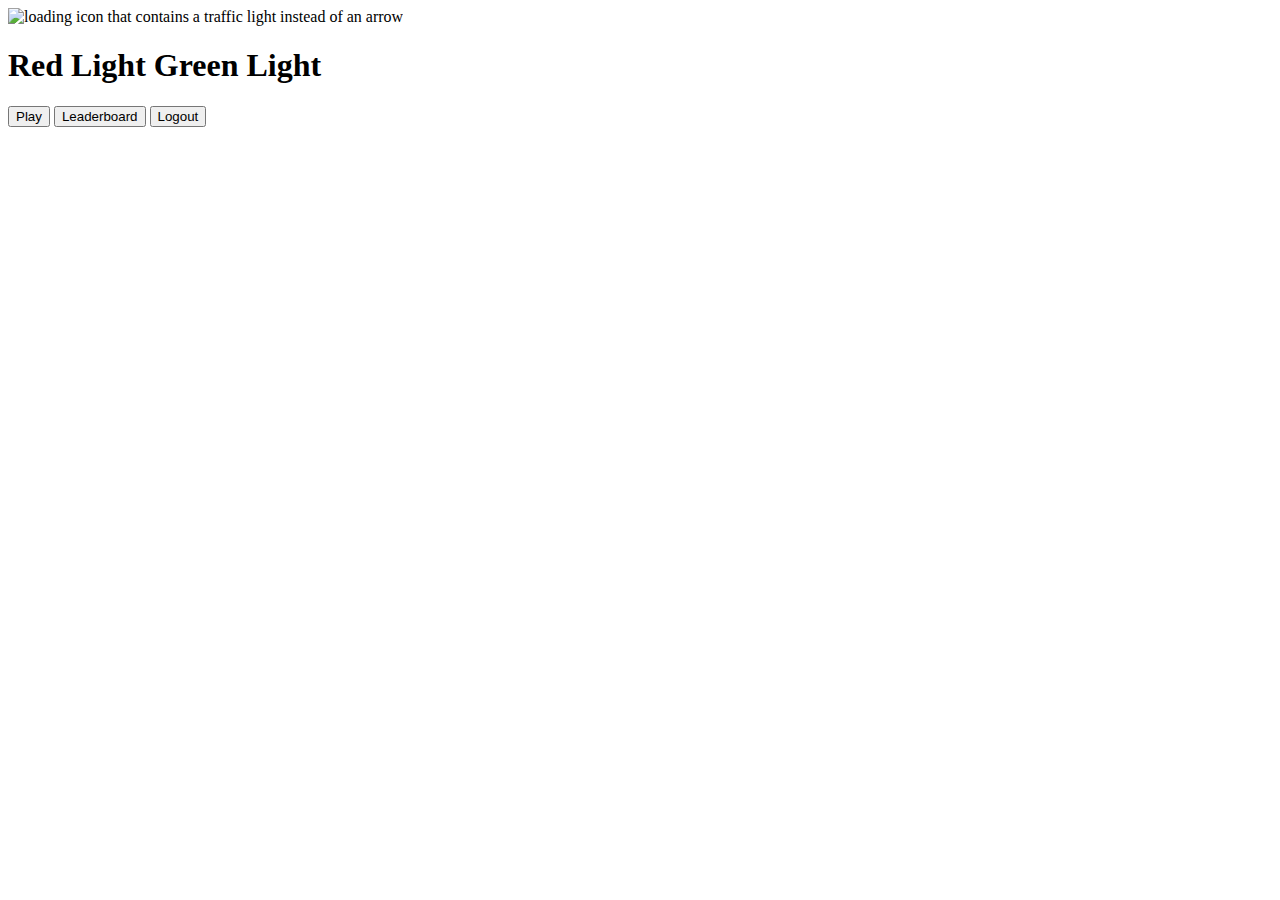
==== frontend/index.html @ 1a5298bd "setup" ====
<!DOCTYPE html>

<html lang="en">

  <head>

    <title>Home</title>

    <meta charset="utf-8">

    <meta name="viewport" content="width=device-width, initial-scale=1">

    <meta name="description" content="The home page for 'Redlight Greenlight'; the online version of the original children's game. This page allows users to either navigate to the game or leaderboard page, or logout.">

  </head>

  <body>

    <section id="loadingScreen">

      <img src="./loading-icon-secondary.png" alt="loading icon that contains a traffic light instead of an arrow">

    </section>

    <main>

      <h1>Red Light Green Light</h1>

      <button id="playButton" class="shimmer">Play</button>

      <button id="leaderboardButton">Leaderboard</button>

      <button id="logoutButton">Logout</button>

    </main>

  </body>

</html>
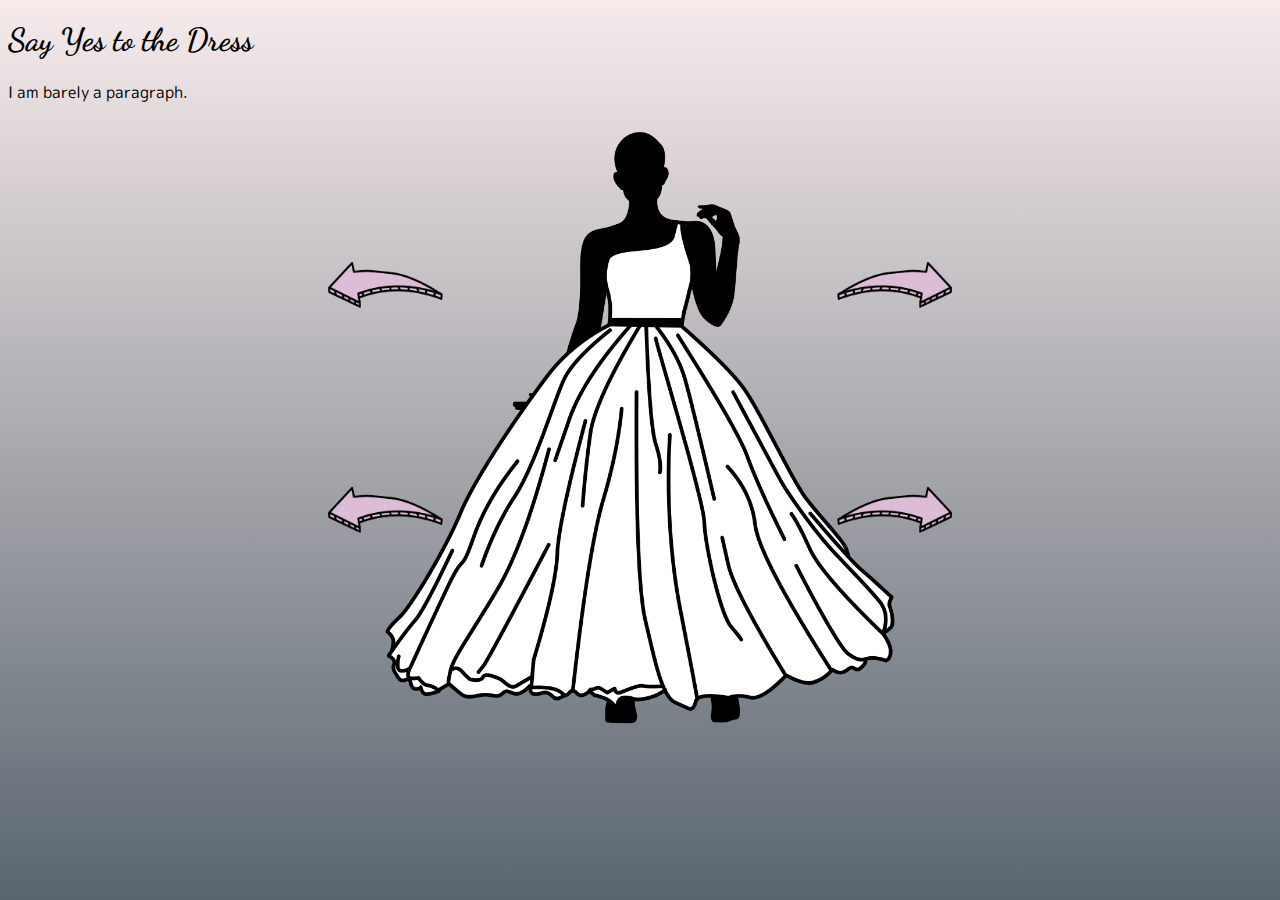
==== commit a77ad3e6: "Updated file structure to match main" ====
--- a/frontend/index.html
+++ b/frontend/index.html
@@ -1,39 +1,26 @@
 <!DOCTYPE html>
-
 <html lang="en">
-
-  <head>
-
-    <title>Home</title>
-
-    <meta charset="utf-8">
-
-    <meta name="viewport" content="width=device-width, initial-scale=1">
-
-    <meta name="description" content="The home page for 'Redlight Greenlight'; the online version of the original children's game. This page allows users to either navigate to the game or leaderboard page, or logout.">
-
-  </head>
-
-  <body>
-
-    <section id="loadingScreen">
-
-      <img src="./loading-icon-secondary.png" alt="loading icon that contains a traffic light instead of an arrow">
-
+<head>
+    <meta charset="UTF-8">
+    <meta name="viewport" content="width=device-width, initial-scale=1.0">
+    <title>Say Yes to the Dress</title>
+    <meta name="description" content="The home page for 'Say Yes to the Dress' online wedding dress designer.">
+    <link rel="stylesheet" type="text/css" href="css/dress.css">
+    <link rel="icon" type="image.png" href="images/logo.png" sizes="16x16">
+    <script type="module" src="js/dress.js"></script>
+</head>
+<body>
+    <section class="dress-picker">
+        <img src="images/silhouette.png" class="dress-item" id="dress-silhouette">
+        <img src="images/tops/top_asymmetric.png" class="dress-item" id="dress-top">
+        <img src="images/skirts/skirt_ballgown.png" class="dress-item" id="dress-skirt">
+        <img src="images/arrow_left.png" class="arrow top left" id="arrow-top-left">
+        <img src="images/arrow_right.png" class="arrow top right" id="arrow-top-right">
+        <img src="images/arrow_left.png" class="arrow skirt left" id="arrow-skirt-left">
+        <img src="images/arrow_right.png" class="arrow skirt right" id="arrow-skirt-right">
+        
     </section>
-
-    <main>
-
-      <h1>Red Light Green Light</h1>
-
-      <button id="playButton" class="shimmer">Play</button>
-
-      <button id="leaderboardButton">Leaderboard</button>
-
-      <button id="logoutButton">Logout</button>
-
-    </main>
-
-  </body>
-
+    <h1>Say Yes to the Dress</h1>
+    <p>I am barely a paragraph.</p>
+</body>
 </html>--- a/frontend/css/dress.css
+++ b/frontend/css/dress.css
@@ -0,0 +1,33 @@
+@import "main.css";
+
+.dress-item{
+    max-height: 80vh;
+    width: 80vw;
+    object-fit: contain;
+    position: absolute;
+    top: 2rem;
+    left: 10vw;
+}
+
+.arrow{
+    cursor: pointer;
+    max-height: 40vh;
+    width: 10vw;
+    object-fit: contain;
+    position: absolute;
+}
+.arrow.top{
+    top: 25vh;
+}
+.arrow.skirt{
+    top: 50vh;
+}
+.arrow.left{
+    left: 25vw;
+}
+.arrow.right{
+    left: 65vw;
+}
+.arrow:hover{
+    filter: drop-shadow(0px 0px 8px var(--dark-secondary-color));
+}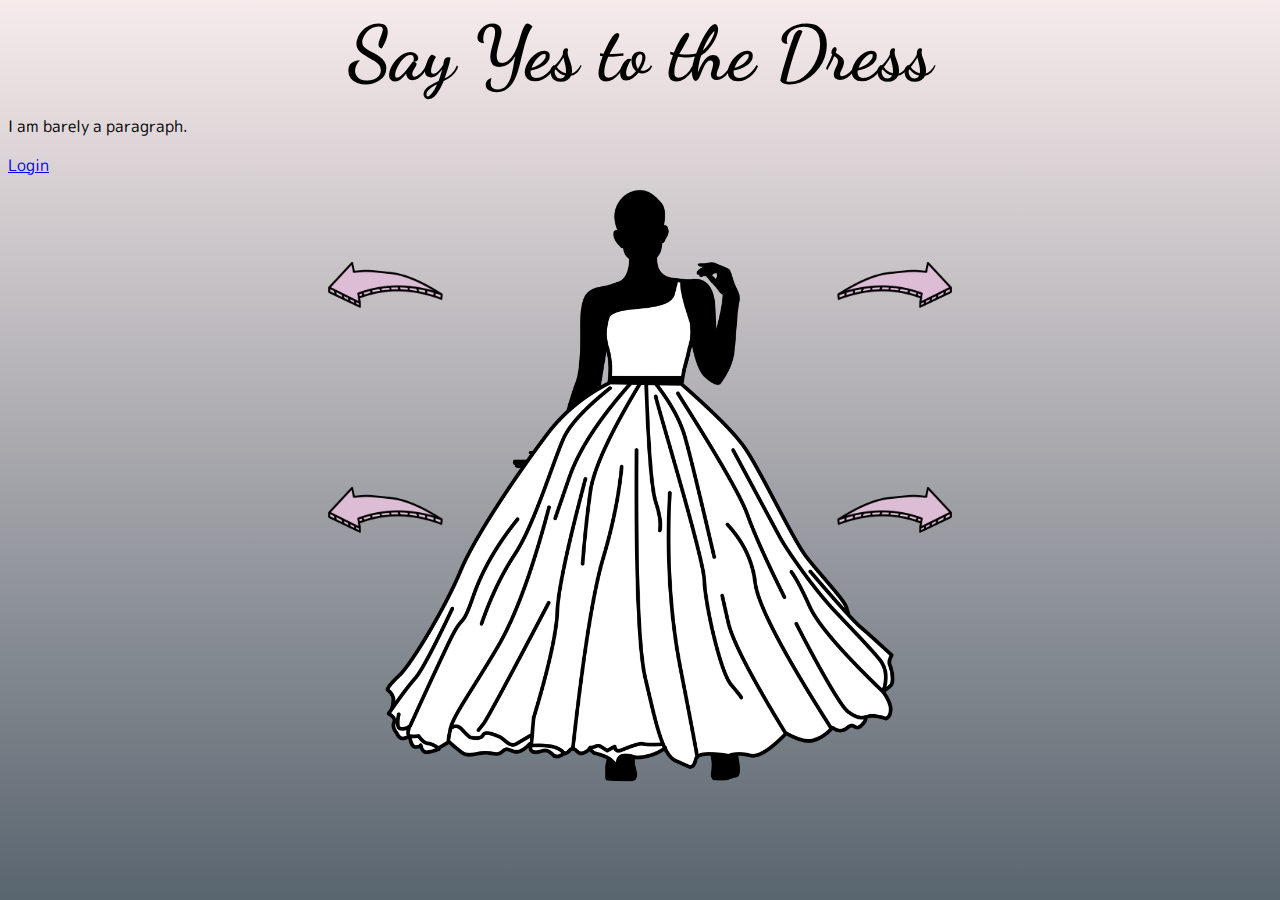
==== commit 254a4d06: "Added start of login screen" ====
--- a/frontend/index.html
+++ b/frontend/index.html
@@ -1,26 +1,64 @@
 <!DOCTYPE html>
 <html lang="en">
-<head>
-    <meta charset="UTF-8">
-    <meta name="viewport" content="width=device-width, initial-scale=1.0">
+  <head>
     <title>Say Yes to the Dress</title>
-    <meta name="description" content="The home page for 'Say Yes to the Dress' online wedding dress designer.">
-    <link rel="stylesheet" type="text/css" href="css/dress.css">
-    <link rel="icon" type="image.png" href="images/logo.png" sizes="16x16">
+    <meta charset="UTF-8" />
+    <meta name="viewport" content="width=device-width, initial-scale=1.0" />
+    <meta
+      name="description"
+      content="The home page for 'Say Yes to the Dress' online wedding dress designer."
+    />
+    <link rel="stylesheet" type="text/css" href="css/dress.css" />
+    <link rel="icon" type="image.png" href="images/logo.png" sizes="16x16" />
     <script type="module" src="js/dress.js"></script>
-</head>
-<body>
+  </head>
+  <body>
     <section class="dress-picker">
-        <img src="images/silhouette.png" class="dress-item" id="dress-silhouette">
-        <img src="images/tops/top_asymmetric.png" class="dress-item" id="dress-top">
-        <img src="images/skirts/skirt_ballgown.png" class="dress-item" id="dress-skirt">
-        <img src="images/arrow_left.png" class="arrow top left" id="arrow-top-left">
-        <img src="images/arrow_right.png" class="arrow top right" id="arrow-top-right">
-        <img src="images/arrow_left.png" class="arrow skirt left" id="arrow-skirt-left">
-        <img src="images/arrow_right.png" class="arrow skirt right" id="arrow-skirt-right">
-        
+      <img
+        src="images/silhouette.png"
+        class="dress-item"
+        id="dress-silhouette"
+        alt="Silhouette of a woman"
+      />
+      <img
+        src="images/tops/top_asymmetric.png"
+        class="dress-item"
+        id="dress-top"
+        alt="Wedding dress top"
+      />
+      <img
+        src="images/skirts/skirt_ballgown.png"
+        class="dress-item"
+        id="dress-skirt"
+        alt="Wedding dress skirt"
+      />
+      <img
+        src="images/arrow_left.png"
+        class="arrow top left"
+        id="arrow-top-left"
+        alt="Arrow pointing left"
+      />
+      <img
+        src="images/arrow_right.png"
+        class="arrow top right"
+        id="arrow-top-right"
+        alt="Arrow pointing right"
+      />
+      <img
+        src="images/arrow_left.png"
+        class="arrow skirt left"
+        id="arrow-skirt-left"
+        alt="Arrow pointing left"
+      />
+      <img
+        src="images/arrow_right.png"
+        class="arrow skirt right"
+        id="arrow-skirt-right"
+        alt="Arrow pointing right"
+      />
     </section>
     <h1>Say Yes to the Dress</h1>
     <p>I am barely a paragraph.</p>
-</body>
-</html>+    <a href="login.html">Login</a>
+  </body>
+</html>
--- a/frontend/css/dress.css
+++ b/frontend/css/dress.css
@@ -1,33 +1,33 @@
 @import "main.css";
 
-.dress-item{
-    max-height: 80vh;
-    width: 80vw;
-    object-fit: contain;
-    position: absolute;
-    top: 2rem;
-    left: 10vw;
+.dress-item {
+  max-height: 80vh;
+  width: 80vw;
+  object-fit: contain;
+  position: absolute;
+  top: 10vh;
+  left: 10vw;
 }
 
-.arrow{
-    cursor: pointer;
-    max-height: 40vh;
-    width: 10vw;
-    object-fit: contain;
-    position: absolute;
+.arrow {
+  cursor: pointer;
+  max-height: 40vh;
+  width: 10vw;
+  object-fit: contain;
+  position: absolute;
 }
-.arrow.top{
-    top: 25vh;
+.arrow.top {
+  top: 25vh;
 }
-.arrow.skirt{
-    top: 50vh;
+.arrow.skirt {
+  top: 50vh;
 }
-.arrow.left{
-    left: 25vw;
+.arrow.left {
+  left: 25vw;
 }
-.arrow.right{
-    left: 65vw;
+.arrow.right {
+  left: 65vw;
 }
-.arrow:hover{
-    filter: drop-shadow(0px 0px 8px var(--dark-secondary-color));
-}+.arrow:hover {
+  filter: drop-shadow(0px 0px 8px var(--dark-secondary-color));
+}
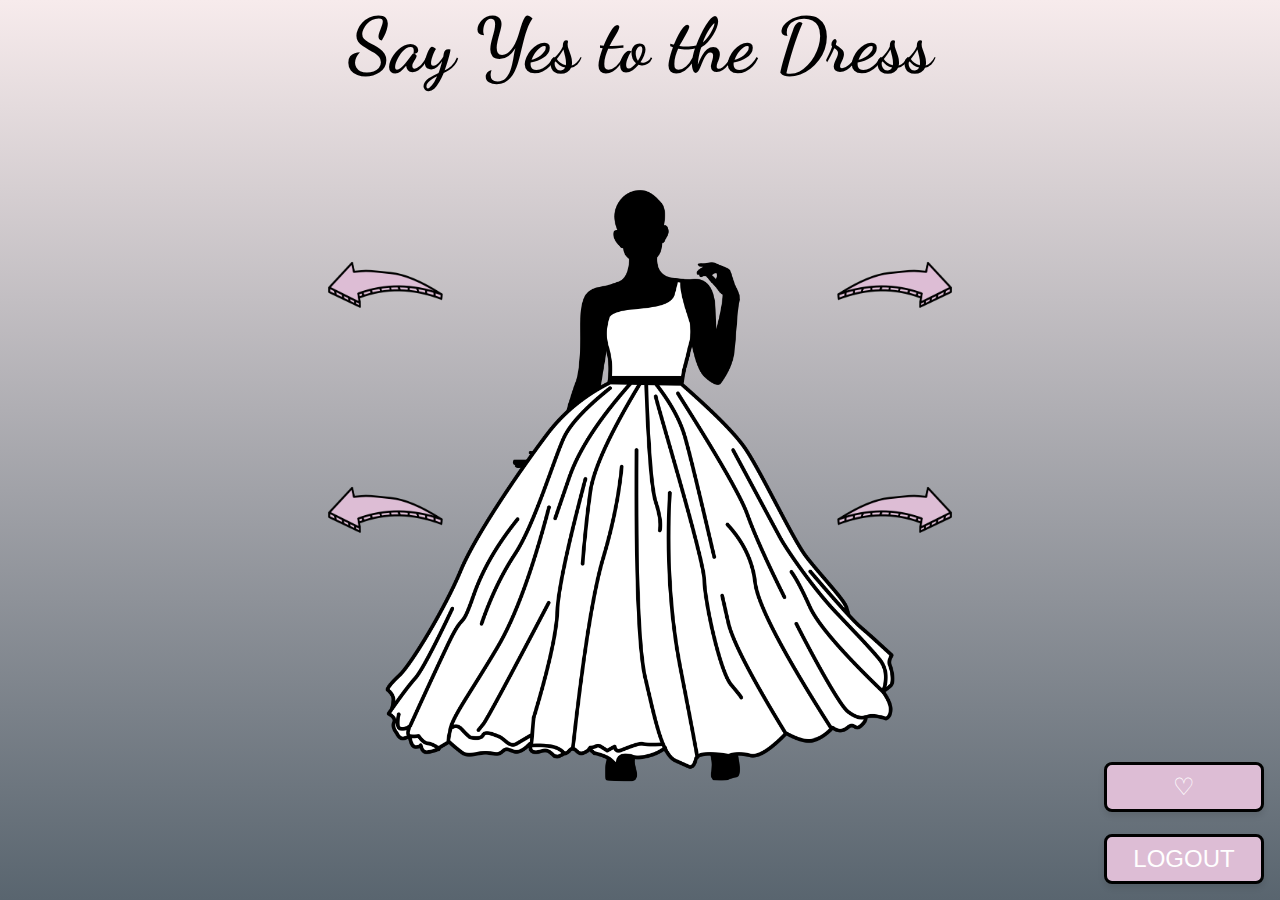
==== commit a3b2e770: "Updates - favourites and logout button" ====
--- a/frontend/index.html
+++ b/frontend/index.html
@@ -13,6 +13,9 @@
     <script type="module" src="js/dress.js"></script>
   </head>
   <body>
+    <section id="loadingScreen">
+      <img src="images/loading.png" alt="loading icon" />
+    </section>
     <section class="dress-picker">
       <img
         src="images/silhouette.png"
@@ -57,8 +60,12 @@
         alt="Arrow pointing right"
       />
     </section>
-    <h1>Say Yes to the Dress</h1>
-    <p>I am barely a paragraph.</p>
-    <a href="login.html">Login</a>
+    <main>
+      <h1 class="dress-heading">Say Yes to the Dress</h1>
+      <section class="dress-buttons">
+        <button id="logout-button">Logout</button>
+        <button class="heart-button" id="add-to-favourites">♡</button>
+      </section>
+    </main>
   </body>
 </html>
--- a/frontend/css/dress.css
+++ b/frontend/css/dress.css
@@ -1,4 +1,25 @@
 @import "main.css";
+
+main {
+  justify-content: flex-start;
+  align-items: center;
+}
+
+#add-to-favourites,
+#logout-button {
+  max-width: 10rem;
+}
+#add-to-favourites {
+  position: absolute;
+  bottom: 8vh;
+  right: 0;
+}
+
+#logout-button {
+  position: absolute;
+  bottom: 0;
+  right: 0;
+}
 
 .dress-item {
   max-height: 80vh;
@@ -31,3 +52,13 @@
 .arrow:hover {
   filter: drop-shadow(0px 0px 8px var(--dark-secondary-color));
 }
+
+.heart-button::before {
+  content: "❤";
+  position: absolute;
+  font-size: 2rem;
+  top: 0;
+  right: 15%;
+  opacity: 0.5;
+  pointer-events: none;
+}
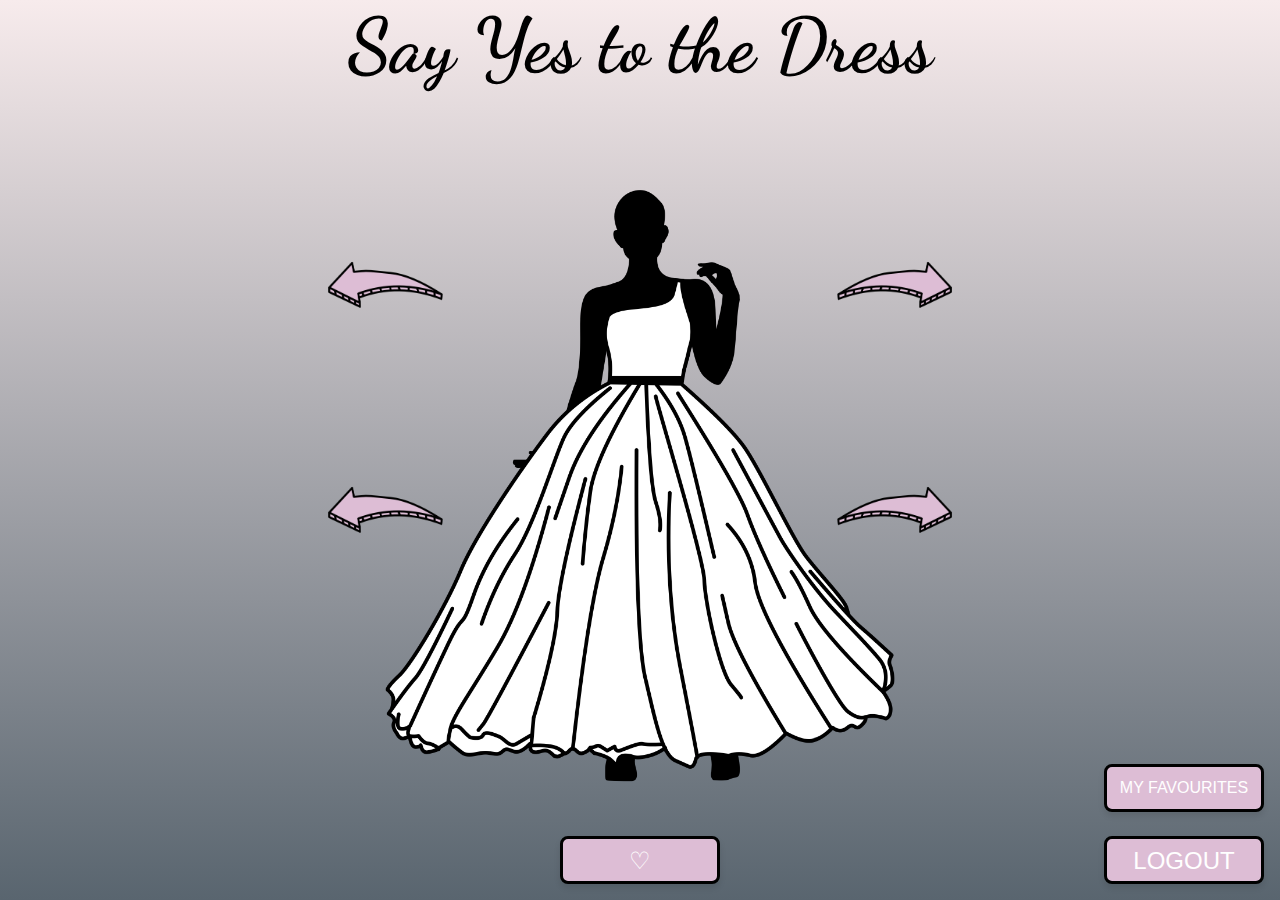
==== commit 1e1ee1ea: "Start of favourites page" ====
--- a/frontend/index.html
+++ b/frontend/index.html
@@ -63,8 +63,9 @@
     <main>
       <h1 class="dress-heading">Say Yes to the Dress</h1>
       <section class="dress-buttons">
+        <button class="heart-button" id="add-to-favourites">♡</button>
+        <button id="go-to-favourites">My Favourites</button>
         <button id="logout-button">Logout</button>
-        <button class="heart-button" id="add-to-favourites">♡</button>
       </section>
     </main>
   </body>
--- a/frontend/css/dress.css
+++ b/frontend/css/dress.css
@@ -1,24 +1,36 @@
 @import "main.css";
 
 main {
-  justify-content: flex-start;
+  /* justify-content: flex-start; */
+  justify-content: space-between;
   align-items: center;
 }
 
+
+#add-to-favourites {
+  width: 10rem;
+}
+
 #add-to-favourites,
-#logout-button {
+#logout-button,
+#go-to-favourites {
   max-width: 10rem;
 }
-#add-to-favourites {
+
+#logout-button,
+#go-to-favourites {
+  max-width: 10rem;
   position: absolute;
-  bottom: 8vh;
   right: 0;
 }
 
+#go-to-favourites {
+  font-size: medium;
+  bottom: 8vh;
+}
+
 #logout-button {
-  position: absolute;
   bottom: 0;
-  right: 0;
 }
 
 .dress-item {
@@ -62,3 +74,18 @@
   opacity: 0.5;
   pointer-events: none;
 }
+
+@media (max-width: 620px) {
+  #add-to-favourites,
+  #logout-button,
+  #go-to-favourites {
+    position: relative;
+    bottom: 0;
+    margin: 0.5rem;
+  }
+
+  .dress-buttons{
+    display: flex;
+    flex-direction: column;
+  }  
+}
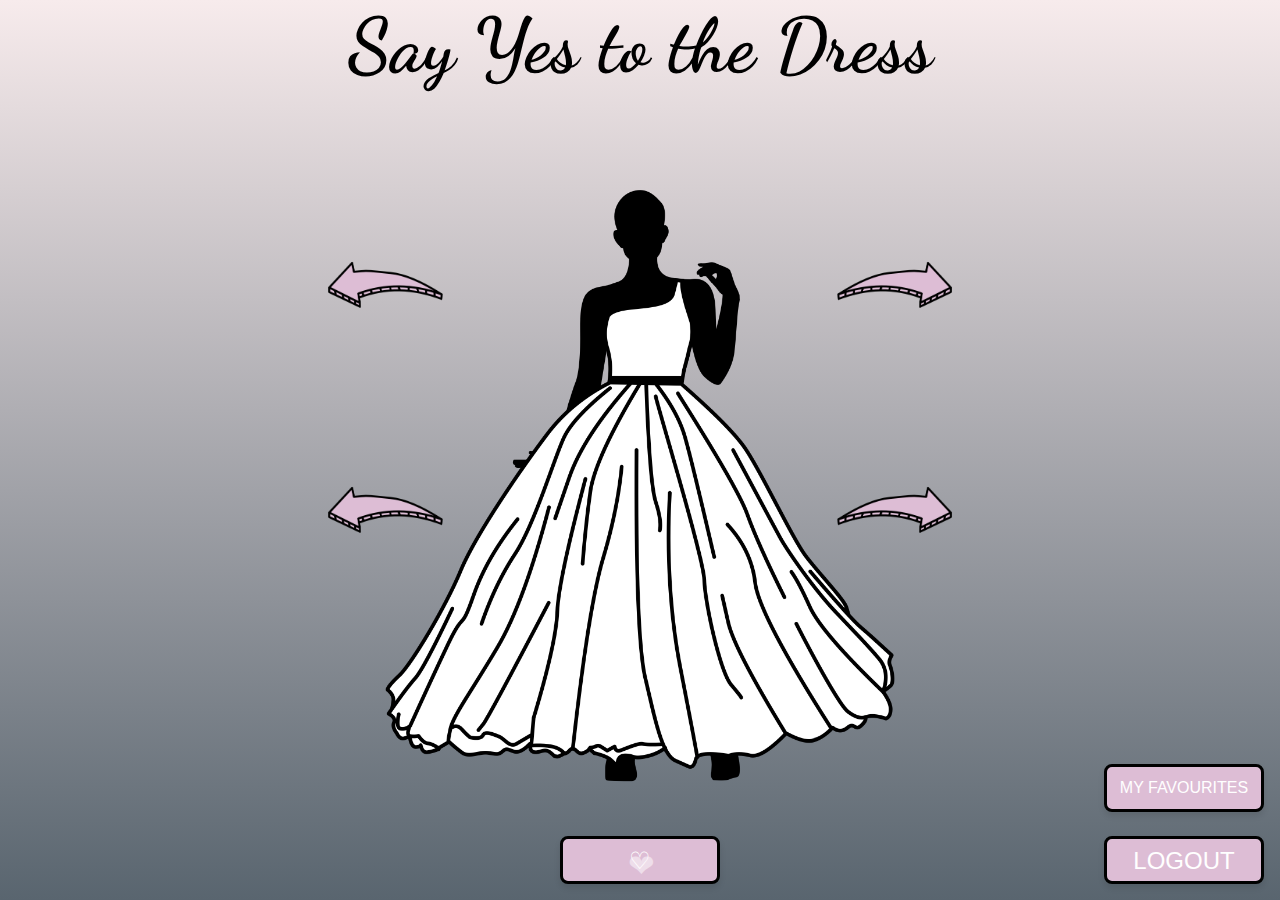
==== commit 1cc48509: "Smarter naming convention of images + start of animating the heart button floating up" ====
--- a/frontend/index.html
+++ b/frontend/index.html
@@ -24,13 +24,13 @@
         alt="Silhouette of a woman"
       />
       <img
-        src="images/tops/top_asymmetric.png"
+        src="images/tops/asymmetric.png"
         class="dress-item"
         id="dress-top"
         alt="Wedding dress top"
       />
       <img
-        src="images/skirts/skirt_ballgown.png"
+        src="images/skirts/ballgown.png"
         class="dress-item"
         id="dress-skirt"
         alt="Wedding dress skirt"
@@ -63,7 +63,7 @@
     <main>
       <h1 class="dress-heading">Say Yes to the Dress</h1>
       <section class="dress-buttons">
-        <button class="heart-button" id="add-to-favourites">♡</button>
+        <button class="heart-button" id="add-to-favourites"><p id="floaty-heart">♡</p></button>
         <button id="go-to-favourites">My Favourites</button>
         <button id="logout-button">Logout</button>
       </section>
--- a/frontend/css/dress.css
+++ b/frontend/css/dress.css
@@ -5,7 +5,6 @@
   justify-content: space-between;
   align-items: center;
 }
-
 
 #add-to-favourites {
   width: 10rem;
@@ -75,6 +74,38 @@
   pointer-events: none;
 }
 
+#floaty-heart {
+  margin: 0;
+  margin-block: 0;
+  margin-inline: 0;
+}
+#floaty-heart::before {
+  content: "❤";
+  position: absolute;
+  font-size: 2rem;
+  right: 40%;
+  opacity: 0.5;
+  pointer-events: none;
+}
+@keyframes flutterUp {
+  0% {
+    transform: translateY(0) rotate(0);
+  }
+  25% {
+    transform: translateY(-20px) rotate(-20deg);
+  }
+  50% {
+    transform: translateY(-40px) rotate(20deg);
+  }
+  75% {
+    transform: translateY(-20px) rotate(-20deg);
+  }
+  100% {
+    transform: translateY(-100vh) rotate(0);
+    opacity: 0;
+  }
+}
+
 @media (max-width: 620px) {
   #add-to-favourites,
   #logout-button,
@@ -84,8 +115,8 @@
     margin: 0.5rem;
   }
 
-  .dress-buttons{
+  .dress-buttons {
     display: flex;
     flex-direction: column;
-  }  
+  }
 }
